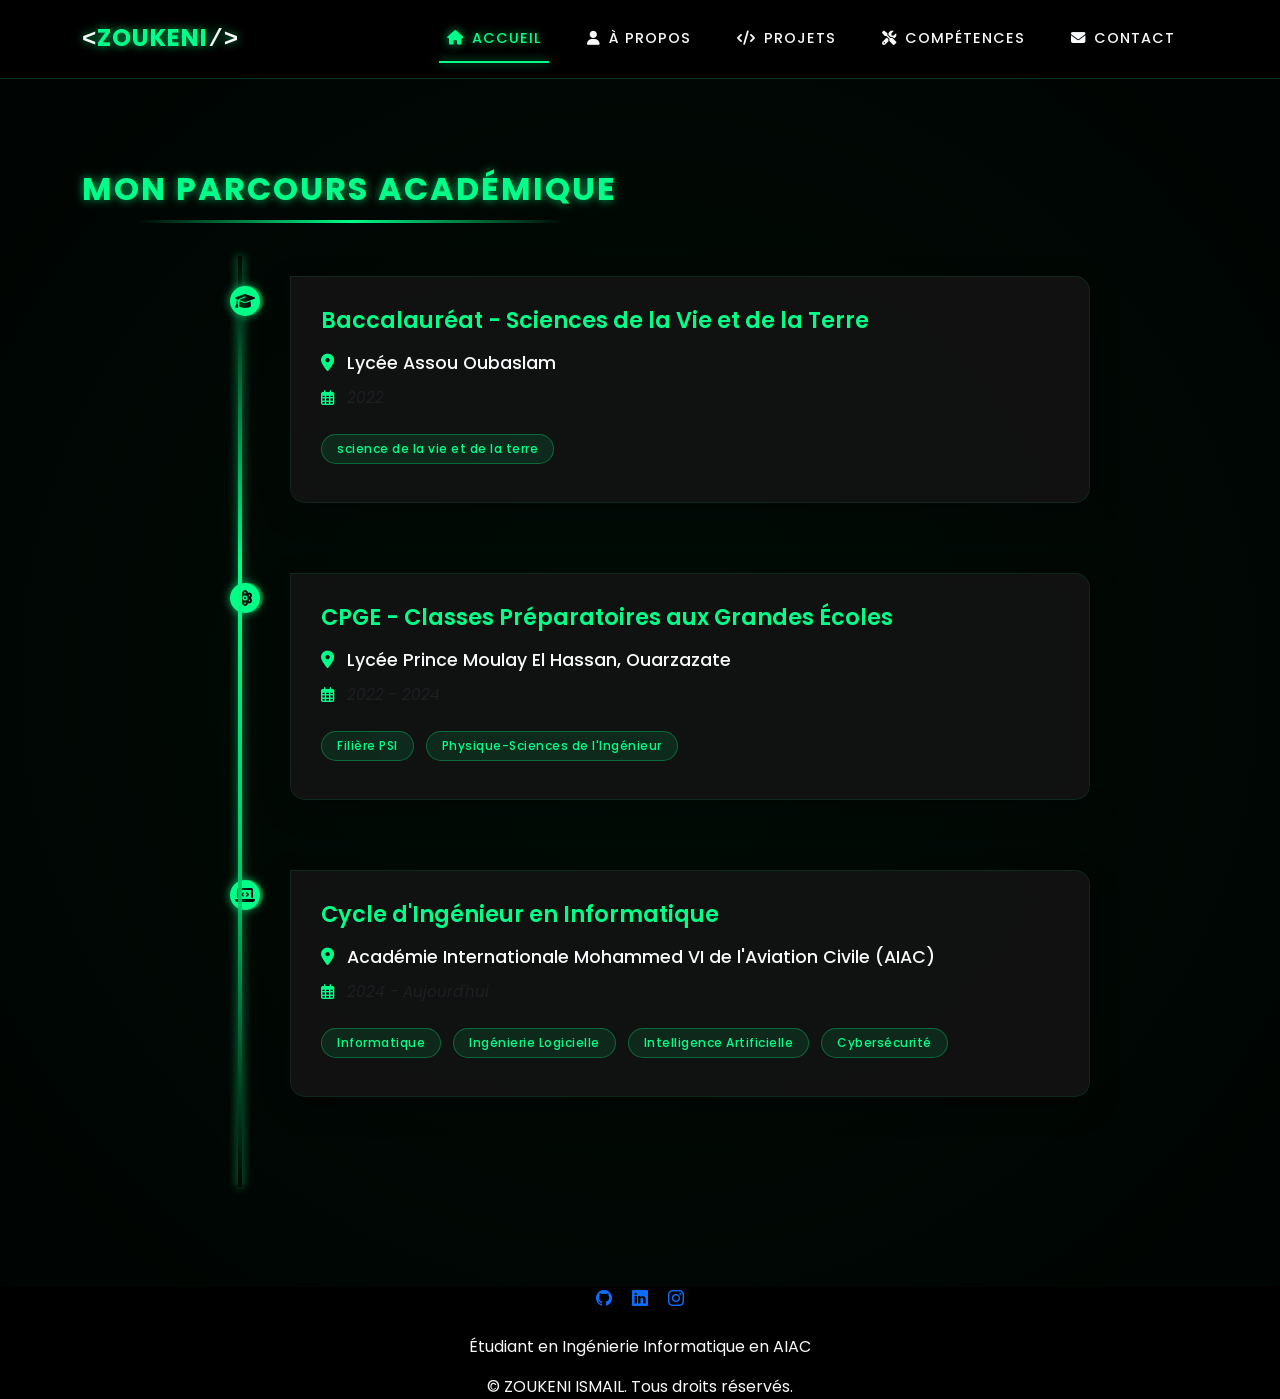
==== apropos.html @ ae20ad3f "premier commit -portofolio" ====
<!DOCTYPE html>
<html lang="fr">
<head>
    <meta charset="UTF-8">
    <meta name="viewport" content="width=device-width, initial-scale=1.0">
    <title>Mon Portfolio Académique</title>
    <!-- Bootstrap CSS -->
    <link href="https://cdn.jsdelivr.net/npm/bootstrap@5.3.3/dist/css/bootstrap.min.css" rel="stylesheet">
    <!-- Bootstrap Icons -->
    <link rel="stylesheet" href="https://cdn.jsdelivr.net/npm/bootstrap-icons@1.11.1/font/bootstrap-icons.css">
    <!-- Animate.css -->
    <link rel="stylesheet" href="https://cdnjs.cloudflare.com/ajax/libs/animate.css/4.1.1/animate.min.css">
    <!-- Font Awesome -->
    <link rel="stylesheet" href="https://cdnjs.cloudflare.com/ajax/libs/font-awesome/6.4.0/css/all.min.css">
    <!-- Google Fonts -->
    <link href="https://fonts.googleapis.com/css2?family=Poppins:wght@300;400;500;600;700&display=swap" rel="stylesheet">
    <style>
        :root {
            --primary-green: #00ff88;
            --secondary-green: #00cc6a;
            --dark-green: #006341;
            --black: #000000;
            --dark-gray: #121212;
            --light-gray: #f8f9fa;
            --neon-glow: 0 0 10px rgba(0, 255, 136, 0.7);
        }
        
        /* Style de navigation mis à jour */
        .navbar {
            background-color: rgba(0, 0, 0, 0.8);
            backdrop-filter: blur(10px);
            padding: 15px 0;
            transition: all 0.3s ease;
            border-bottom: 1px solid rgba(0, 255, 136, 0.2);
        }
        
        .navbar.scrolled {
            padding: 10px 0;
            background-color: rgba(0, 0, 0, 0.9);
            box-shadow: 0 5px 20px rgba(0, 0, 0, 0.3), var(--neon-glow);
        }
        
        .navbar-brand {
            font-weight: 700;
            color: var(--primary-green) !important;
            font-size: 1.5rem;
            letter-spacing: 1px;
            font-family: 'Poppins', sans-serif;
            text-shadow: var(--neon-glow);
            transition: all 0.3s ease;
        }
        
        .navbar-brand:hover {
            text-shadow: 0 0 15px rgba(0, 255, 136, 0.9);
        }
        
        .mono-font {
            font-family: monospace;
            color: var(--light-gray);
        }
        
        .nav-link {
            color: var(--light-gray) !important;
            margin: 0 15px;
            font-weight: 500;
            position: relative;
            transition: all 0.3s ease;
            text-transform: uppercase;
            letter-spacing: 1px;
            font-size: 0.9rem;
        }
        
        .nav-link:hover, .nav-link.active {
            color: var(--primary-green) !important;
            text-shadow: var(--neon-glow);
        }
        
        .nav-link::after {
            content: '';
            position: absolute;
            width: 0;
            height: 2px;
            bottom: -5px;
            left: 0;
            background-color: var(--primary-green);
            transition: width 0.3s ease;
            box-shadow: var(--neon-glow);
        }
        
        .nav-link:hover::after, .nav-link.active::after {
            width: 100%;
        }
        
        .navbar-toggler {
            border-color: rgba(0, 255, 136, 0.5);
            transition: all 0.3s ease;
        }
        
        .navbar-toggler:hover {
            border-color: var(--primary-green);
            box-shadow: var(--neon-glow);
        }
        
        .navbar-toggler-icon {
            background-image: url("data:image/svg+xml,%3csvg viewBox='0 0 30 30' xmlns='http://www.w3.org/2000/svg'%3e%3cpath stroke='rgba(0, 255, 136, 0.8)' stroke-width='2' stroke-linecap='round' stroke-miterlimit='10' d='M4 7h22M4 15h22M4 23h22'/%3e%3c/svg%3e");
            transition: all 0.3s ease;
        }
        
        .navbar-toggler:hover .navbar-toggler-icon {
            background-image: url("data:image/svg+xml,%3csvg viewBox='0 0 30 30' xmlns='http://www.w3.org/2000/svg'%3e%3cpath stroke='rgba(0, 255, 136, 1)' stroke-width='2' stroke-linecap='round' stroke-miterlimit='10' d='M4 7h22M4 15h22M4 23h22'/%3e%3c/svg%3e");
        }
        
        /* Le reste du style existant reste inchangé */
        body {
            background-color: var(--black);
            color: var(--light-gray);
            font-family: 'Poppins', sans-serif;
            overflow-x: hidden;
            padding-top: 70px;
        }
        
        .full-screen {
            min-height: 100vh;
            padding: 100px 0;
            display: flex;
            align-items: center;
            position: relative;
            overflow: hidden;
        }
        
        .full-screen::before {
            content: '';
            position: absolute;
            top: -50%;
            left: -50%;
            width: 200%;
            height: 200%;
            background: radial-gradient(circle, rgba(0,255,136,0.05) 0%, rgba(0,0,0,0) 70%);
            z-index: -1;
            animation: pulse 15s infinite alternate;
        }
        
        @keyframes pulse {
            0% { transform: scale(0.8); opacity: 0.5; }
            100% { transform: scale(1.2); opacity: 0.8; }
        }
        
        h2 {
            font-weight: 700;
            margin-bottom: 70px;
            position: relative;
            display: inline-block;
            text-transform: uppercase;
            letter-spacing: 2px;
            color: var(--primary-green);
            text-shadow: var(--neon-glow);
        }
        
        h2::after {
            content: '';
            position: absolute;
            width: 80%;
            height: 3px;
            bottom: -15px;
            left: 10%;
            background: linear-gradient(90deg, transparent, var(--primary-green), transparent);
            animation: lineGrow 1.5s ease-out forwards;
        }
        
        @keyframes lineGrow {
            from { width: 0; opacity: 0; }
            to { width: 80%; opacity: 1; }
        }
        
        .timeline {
            position: relative;
            max-width: 900px;
            margin: 0 auto;
            padding: 20px 0;
        }
        
        .timeline-line {
            position: absolute;
            left: 50px;
            top: 0;
            bottom: 0;
            width: 4px;
            background: linear-gradient(to bottom, 
                transparent, 
                var(--primary-green), 
                var(--secondary-green), 
                transparent);
            transform: translateX(-50%);
            z-index: 1;
            box-shadow: var(--neon-glow);
            animation: lineGlow 2s infinite alternate;
        }
        
        @keyframes lineGlow {
            0% { opacity: 0.7; }
            100% { opacity: 1; box-shadow: 0 0 20px rgba(0, 255, 136, 0.9); }
        }
        
        .timeline-item {
            position: relative;
            padding-left: 100px;
            margin-bottom: 70px;
            opacity: 0;
            transform: translateY(50px);
            transition: all 0.8s cubic-bezier(0.175, 0.885, 0.32, 1.275);
        }
        
        .timeline-item:nth-child(odd) {
            animation-delay: 0.2s;
        }
        
        .timeline-item:nth-child(even) {
            animation-delay: 0.4s;
        }
        
        .timeline-item.visible {
            opacity: 1;
            transform: translateY(0);
        }
        
        .timeline-dot {
            position: absolute;
            left: 48px;
            top: 15px;
            width: 20px;
            height: 20px;
            border-radius: 50%;
            background-color: var(--primary-green);
            z-index: 2;
            box-shadow: 0 0 0 5px rgba(0, 255, 136, 0.3);
            transition: all 0.5s ease;
            animation: dotPulse 2s infinite;
        }
        
        @keyframes dotPulse {
            0% { box-shadow: 0 0 0 5px rgba(0, 255, 136, 0.3); }
            50% { box-shadow: 0 0 0 10px rgba(0, 255, 136, 0.1); }
            100% { box-shadow: 0 0 0 5px rgba(0, 255, 136, 0.3); }
        }
        
        .timeline-item:hover .timeline-dot {
            transform: scale(1.3);
            box-shadow: 0 0 0 8px rgba(0, 255, 136, 0.5);
            animation: none;
        }
        
        .timeline-content {
            background: rgba(20, 20, 20, 0.8);
            border-left: 3px solid var(--primary-green);
            padding: 30px;
            border-radius: 0 15px 15px 15px;
            box-shadow: 0 10px 30px rgba(0, 0, 0, 0.3);
            transition: all 0.5s ease;
            backdrop-filter: blur(10px);
            border: 1px solid rgba(0, 255, 136, 0.1);
            transform-style: preserve-3d;
            perspective: 1000px;
        }
        
        .timeline-item:hover .timeline-content {
            transform: translateX(15px) rotateY(5deg);
            box-shadow: 0 15px 40px rgba(0, 0, 0, 0.4), var(--neon-glow);
            border-left: 3px solid var(--secondary-green);
            background: rgba(30, 30, 30, 0.9);
        }
        
        .timeline-content h5 {
            color: var(--primary-green);
            font-weight: 600;
            margin-bottom: 15px;
            font-size: 1.4rem;
            position: relative;
            display: inline-block;
        }
        
        .timeline-content h5::after {
            content: '';
            position: absolute;
            width: 0;
            height: 2px;
            bottom: -5px;
            left: 0;
            background-color: var(--primary-green);
            transition: width 0.5s ease;
        }
        
        .timeline-item:hover .timeline-content h5::after {
            width: 100%;
        }
        
        .timeline-content p {
            margin-bottom: 10px;
            font-size: 1.1rem;
            position: relative;
            line-height: 1.6;
        }
        
        .school-name {
            color: var(--light-gray);
            display: inline-block;
            transition: all 0.4s ease;
            transform-origin: left;
            cursor: pointer;
            position: relative;
            font-weight: 500;
        }
        
        .school-name:hover {
            color: var(--primary-green);
            transform: scale(1.05) translateX(10px);
            text-shadow: var(--neon-glow);
        }
        
        .school-name::after {
            content: '';
            position: absolute;
            width: 0;
            height: 2px;
            bottom: -2px;
            left: 0;
            background-color: var(--primary-green);
            transition: width 0.4s ease;
        }
        
        .school-name:hover::after {
            width: 100%;
        }
        
        .timeline-content small {
            display: block;
            color: #aaa;
            font-size: 0.95rem;
            margin-bottom: 15px;
            font-style: italic;
        }
        
        .icon-container {
            position: absolute;
            left: 40px;
            top: 10px;
            width: 30px;
            height: 30px;
            display: flex;
            align-items: center;
            justify-content: center;
            color: var(--black);
            background: var(--primary-green);
            border-radius: 50%;
            z-index: 3;
            box-shadow: 0 0 10px rgba(0, 255, 136, 0.7);
            transition: all 0.5s ease;
        }
        
        .timeline-item:hover .icon-container {
            transform: rotate(15deg) scale(1.2);
            background: var(--light-gray);
            color: var(--primary-green);
            box-shadow: 0 0 15px rgba(0, 255, 136, 0.9);
        }
        
        .badge {
            transition: all 0.4s ease;
            font-weight: 500;
            letter-spacing: 0.5px;
            margin-right: 8px;
            margin-bottom: 8px;
            border-radius: 20px;
            padding: 8px 15px;
            background-color: rgba(0, 255, 136, 0.1);
            border: 1px solid rgba(0, 255, 136, 0.3);
            color: var(--primary-green);
        }
        
        .badge:hover {
            transform: translateY(-5px) scale(1.05);
            box-shadow: 0 5px 15px rgba(0, 255, 136, 0.3);
            background-color: rgba(0, 255, 136, 0.2);
            border-color: var(--primary-green);
        }
        
        /* Floating particles background */
        .particles {
            position: absolute;
            top: 0;
            left: 0;
            width: 100%;
            height: 100%;
            z-index: -1;
            overflow: hidden;
        }
        
        .particle {
            position: absolute;
            background-color: rgba(0, 255, 136, 0.5);
            border-radius: 50%;
            animation: float linear infinite;
        }
        
        @keyframes float {
            0% { transform: translateY(0) translateX(0); opacity: 0; }
            50% { opacity: 1; }
            100% { transform: translateY(-100vh) translateX(100px); opacity: 0; }
        }
        
        /* Responsive adjustments */
        @media (max-width: 768px) {
            .timeline {
                padding-left: 50px;
            }
            
            .timeline-line {
                left: 25px;
            }
            
            .timeline-item {
                padding-left: 50px;
            }
            
            .timeline-dot, .icon-container {
                left: 23px;
            }
            
            .timeline-content {
                padding: 20px;
            }
            
            .navbar {
                padding: 10px 0;
            }
            
            .nav-link {
                margin: 5px 0;
                padding: 10px 15px;
            }
        }
    </style>
</head>
<body>
    <nav class="navbar navbar-expand-lg navbar-dark fixed-top">
        <div class="container">
            <a class="navbar-brand" href="#">
                <span class="mono-font">&lt;</span>ZOUKENI<span class="mono-font">/&gt;</span>
            </a>
            <button class="navbar-toggler" type="button" data-bs-toggle="collapse" data-bs-target="#navbarContent" aria-controls="navbarContent" aria-expanded="false" aria-label="Toggle navigation">
                <span class="navbar-toggler-icon"></span>
            </button>

            <div class="collapse navbar-collapse" id="navbarContent">
                <ul class="navbar-nav ms-auto">
                    <li class="nav-item">
                        <a class="nav-link active" href="index.html"><i class="fas fa-home me-2"></i>Accueil</a>
                    </li>
                    <li class="nav-item">
                        <a class="nav-link" href="apropos.html"><i class="fas fa-user me-2"></i>À propos</a>
                    </li>
                    <li class="nav-item">
                        <a class="nav-link" href="projet.html"><i class="fas fa-code me-2"></i>Projets</a>
                    </li>
                    <li class="nav-item">
                        <a class="nav-link" href="competences.html"><i class="fas fa-tools me-2"></i>Compétences</a>
                    </li>
                    <li class="nav-item">
                        <a class="nav-link" href="contact.html"><i class="fas fa-envelope me-2"></i>Contact</a>
                    </li>
                </ul>
            </div>
        </div>
    </nav>
    
    <!-- Floating particles -->
    <div class="particles" id="particles"></div>
    
    <section id="parcours" class="full-screen">
        <div class="container">
            <h2 class="text-center mb-5 animate__animated animate__fadeInDown">Mon Parcours Académique</h2>
            <div class="timeline position-relative">
                <div class="timeline-line animate__animated animate__fadeIn"></div>

                <div class="timeline-item">
                    <div class="icon-container">
                        <i class="fas fa-graduation-cap"></i>
                    </div>
                    <div class="timeline-dot"></div>
                    <div class="timeline-content">
                        <h5>Baccalauréat - Sciences de la Vie et de la Terre</h5>
                        <p><i class="fas fa-map-marker-alt me-2" style="color: var(--primary-green);"></i> <span class="school-name">Lycée Assou Oubaslam</span></p>
                        <small class="text-muted"><i class="far fa-calendar-alt me-2" style="color: var(--primary-green);"></i> 2022</small>
                        <div class="mt-4">
                            
                            <span class="badge">science de la vie et de la terre </span>
                            
                        </div>
                    </div>
                </div>

                <div class="timeline-item">
                    <div class="icon-container">
                        <i class="fas fa-atom"></i>
                    </div>
                    <div class="timeline-dot"></div>
                    <div class="timeline-content">
                        <h5>CPGE - Classes Préparatoires aux Grandes Écoles</h5>
                        <p><i class="fas fa-map-marker-alt me-2" style="color: var(--primary-green);"></i> <span class="school-name">Lycée Prince Moulay El Hassan, Ouarzazate</span></p>
                        <small class="text-muted"><i class="far fa-calendar-alt me-2" style="color: var(--primary-green);"></i> 2022 - 2024</small>
                        <div class="mt-4">
                            <span class="badge">Filière PSI</span>
                            <span class="badge">Physique-Sciences de l'Ingénieur</span>
                        </div>
                    </div>
                </div>

                <div class="timeline-item">
                    <div class="icon-container">
                        <i class="fas fa-laptop-code"></i>
                    </div>
                    <div class="timeline-dot"></div>
                    <div class="timeline-content">
                        <h5>Cycle d'Ingénieur en Informatique</h5>
                        <p><i class="fas fa-map-marker-alt me-2" style="color: var(--primary-green);"></i> <span class="school-name">Académie Internationale Mohammed VI de l'Aviation Civile (AIAC)</span></p>
                        <small class="text-muted"><i class="far fa-calendar-alt me-2" style="color: var(--primary-green);"></i> 2024 - Aujourd'hui</small>
                        <div class="mt-4">
                            <span class="badge">Informatique</span>
                            <span class="badge">Ingénierie Logicielle</span>
                            <span class="badge">Intelligence Artificielle</span>
                            <span class="badge">Cybersécurité</span>
                        </div>
                    </div>
                </div>
            </div>
        </div>
    </section>
   <footer>
  <div class="container text-center">
    <div class="social-icons mb-4">
      <a href="https://github.com/ismailzoukenissas" class="mx-2" title="GitHub"><i class="bi bi-github"></i></a>
      <a href="https://www.linkedin.com/in/ismail-zoukeni-22b82832a/" class="mx-2" title="LinkedIn"><i class="bi bi-linkedin"></i></a>
      
      <a href="https://www.instagram.com/ismailzoukeni/" class="mx-2" title="Instagram"><i class="bi bi-instagram"></i></a>
    </div>
    <div>
      <p class="mb-3">Étudiant en Ingénierie Informatique en AIAC</p>
      <p class="copyright mb-0">
        &copy; <span id="current-year"></span> ZOUKENI ISMAIL. Tous droits réservés.
      </p>
    </div>
  </div>
</footer>

    <!-- Bootstrap JS -->
    <script src="https://cdn.jsdelivr.net/npm/bootstrap@5.3.3/dist/js/bootstrap.bundle.min.js"></script>
    <script>
        // Animation au scroll pour les éléments de la timeline
        document.addEventListener('DOMContentLoaded', function() {
            const timelineItems = document.querySelectorAll('.timeline-item');
            const schoolNames = document.querySelectorAll('.school-name');
            
            const observer = new IntersectionObserver((entries) => {
                entries.forEach(entry => {
                    if (entry.isIntersecting) {
                        entry.target.classList.add('visible');
                    }
                });
            }, {
                threshold: 0.1
            });
            
            timelineItems.forEach(item => {
                observer.observe(item);
            });
            
            // Effet de survol amélioré pour les noms d'écoles
            schoolNames.forEach(name => {
                name.addEventListener('mouseenter', function() {
                    this.style.color = 'var(--primary-green)';
                    this.style.transform = 'scale(1.05) translateX(10px)';
                    this.style.textShadow = '0 0 10px rgba(0, 255, 136, 0.7)';
                });
                
                name.addEventListener('mouseleave', function() {
                    this.style.color = 'var(--light-gray)';
                    this.style.transform = 'scale(1) translateX(0)';
                    this.style.textShadow = 'none';
                });
            });
            
            // Create floating particles
            const particlesContainer = document.getElementById('particles');
            const particleCount = 30;
            
            for (let i = 0; i < particleCount; i++) {
                const particle = document.createElement('div');
                particle.classList.add('particle');
                
                // Random size between 2px and 6px
                const size = Math.random() * 4 + 2;
                particle.style.width = `${size}px`;
                particle.style.height = `${size}px`;
                
                // Random position
                particle.style.left = `${Math.random() * 100}%`;
                particle.style.top = `${Math.random() * 100 + 100}%`;
                
                // Random animation duration between 10s and 30s
                const duration = Math.random() * 20 + 10;
                particle.style.animationDuration = `${duration}s`;
                
                // Random delay
                particle.style.animationDelay = `${Math.random() * 5}s`;
                
                particlesContainer.appendChild(particle);
            }

            // Navbar scroll effect
            window.addEventListener('scroll', function() {
                const navbar = document.querySelector('.navbar');
                if (window.scrollY > 50) {
                    navbar.classList.add('scrolled');
                } else {
                    navbar.classList.remove('scrolled');
                }
            });
        });
    </script>
</body>
</html>
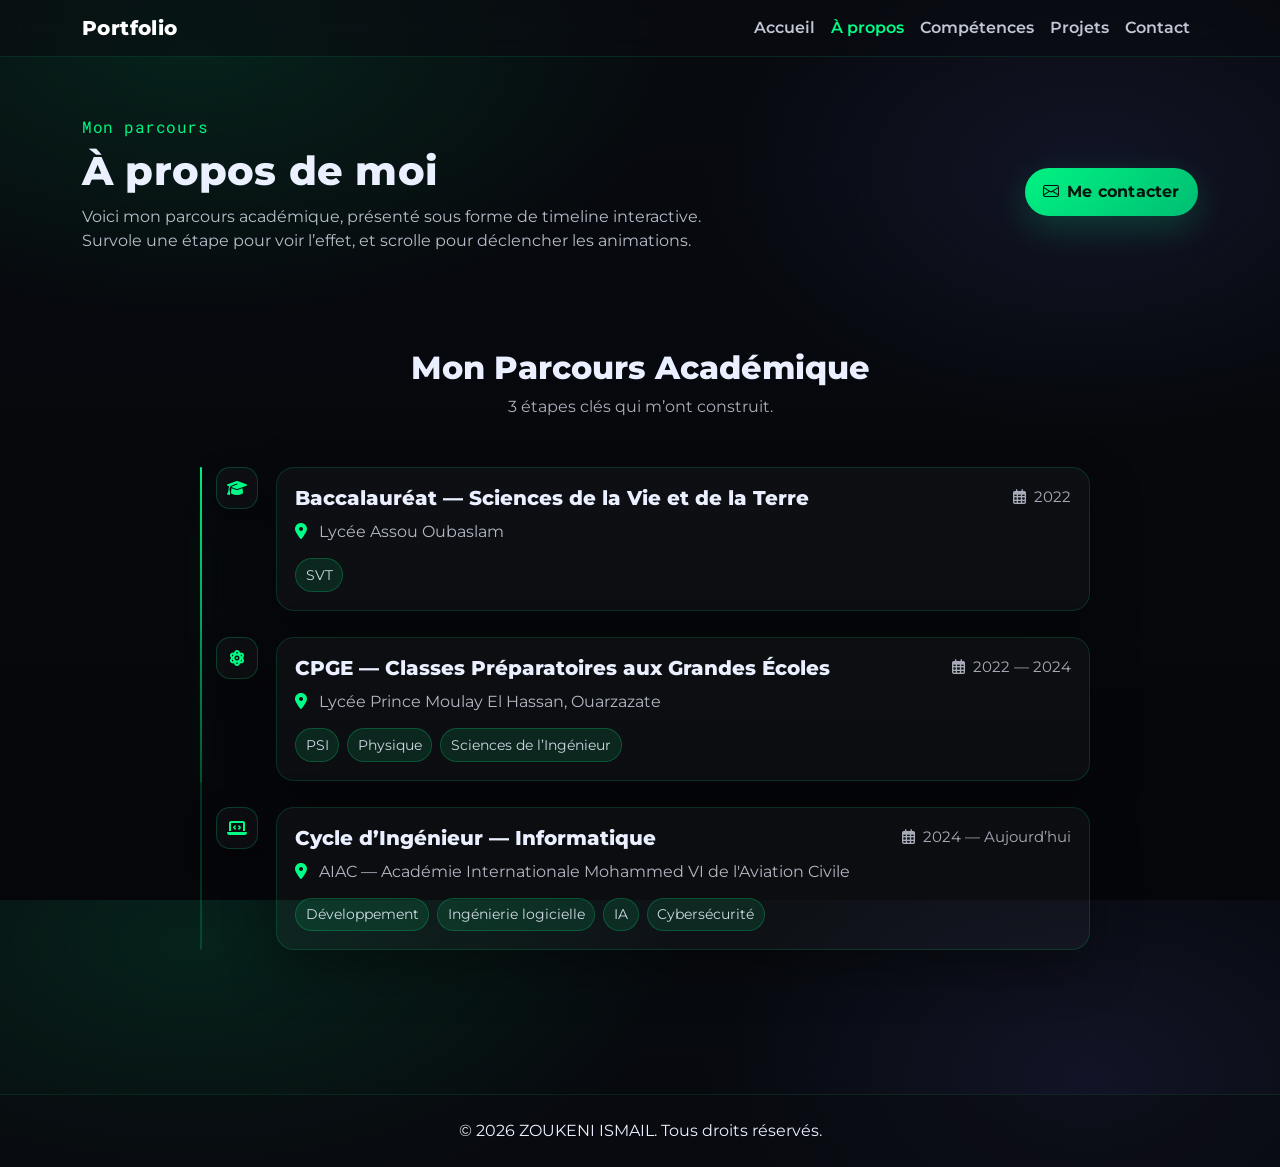
==== commit b19f7b89: "portfolio ready to deploy" ====
--- a/apropos.html
+++ b/apropos.html
@@ -1,630 +1,176 @@
-<!DOCTYPE html>
-<html lang="fr">
-<head>
-    <meta charset="UTF-8">
-    <meta name="viewport" content="width=device-width, initial-scale=1.0">
-    <title>Mon Portfolio Académique</title>
-    <!-- Bootstrap CSS -->
-    <link href="https://cdn.jsdelivr.net/npm/bootstrap@5.3.3/dist/css/bootstrap.min.css" rel="stylesheet">
-    <!-- Bootstrap Icons -->
-    <link rel="stylesheet" href="https://cdn.jsdelivr.net/npm/bootstrap-icons@1.11.1/font/bootstrap-icons.css">
-    <!-- Animate.css -->
-    <link rel="stylesheet" href="https://cdnjs.cloudflare.com/ajax/libs/animate.css/4.1.1/animate.min.css">
-    <!-- Font Awesome -->
-    <link rel="stylesheet" href="https://cdnjs.cloudflare.com/ajax/libs/font-awesome/6.4.0/css/all.min.css">
-    <!-- Google Fonts -->
-    <link href="https://fonts.googleapis.com/css2?family=Poppins:wght@300;400;500;600;700&display=swap" rel="stylesheet">
-    <style>
-        :root {
-            --primary-green: #00ff88;
-            --secondary-green: #00cc6a;
-            --dark-green: #006341;
-            --black: #000000;
-            --dark-gray: #121212;
-            --light-gray: #f8f9fa;
-            --neon-glow: 0 0 10px rgba(0, 255, 136, 0.7);
-        }
-        
-        /* Style de navigation mis à jour */
-        .navbar {
-            background-color: rgba(0, 0, 0, 0.8);
-            backdrop-filter: blur(10px);
-            padding: 15px 0;
-            transition: all 0.3s ease;
-            border-bottom: 1px solid rgba(0, 255, 136, 0.2);
-        }
-        
-        .navbar.scrolled {
-            padding: 10px 0;
-            background-color: rgba(0, 0, 0, 0.9);
-            box-shadow: 0 5px 20px rgba(0, 0, 0, 0.3), var(--neon-glow);
-        }
-        
-        .navbar-brand {
-            font-weight: 700;
-            color: var(--primary-green) !important;
-            font-size: 1.5rem;
-            letter-spacing: 1px;
-            font-family: 'Poppins', sans-serif;
-            text-shadow: var(--neon-glow);
-            transition: all 0.3s ease;
-        }
-        
-        .navbar-brand:hover {
-            text-shadow: 0 0 15px rgba(0, 255, 136, 0.9);
-        }
-        
-        .mono-font {
-            font-family: monospace;
-            color: var(--light-gray);
-        }
-        
-        .nav-link {
-            color: var(--light-gray) !important;
-            margin: 0 15px;
-            font-weight: 500;
-            position: relative;
-            transition: all 0.3s ease;
-            text-transform: uppercase;
-            letter-spacing: 1px;
-            font-size: 0.9rem;
-        }
-        
-        .nav-link:hover, .nav-link.active {
-            color: var(--primary-green) !important;
-            text-shadow: var(--neon-glow);
-        }
-        
-        .nav-link::after {
-            content: '';
-            position: absolute;
-            width: 0;
-            height: 2px;
-            bottom: -5px;
-            left: 0;
-            background-color: var(--primary-green);
-            transition: width 0.3s ease;
-            box-shadow: var(--neon-glow);
-        }
-        
-        .nav-link:hover::after, .nav-link.active::after {
-            width: 100%;
-        }
-        
-        .navbar-toggler {
-            border-color: rgba(0, 255, 136, 0.5);
-            transition: all 0.3s ease;
-        }
-        
-        .navbar-toggler:hover {
-            border-color: var(--primary-green);
-            box-shadow: var(--neon-glow);
-        }
-        
-        .navbar-toggler-icon {
-            background-image: url("data:image/svg+xml,%3csvg viewBox='0 0 30 30' xmlns='http://www.w3.org/2000/svg'%3e%3cpath stroke='rgba(0, 255, 136, 0.8)' stroke-width='2' stroke-linecap='round' stroke-miterlimit='10' d='M4 7h22M4 15h22M4 23h22'/%3e%3c/svg%3e");
-            transition: all 0.3s ease;
-        }
-        
-        .navbar-toggler:hover .navbar-toggler-icon {
-            background-image: url("data:image/svg+xml,%3csvg viewBox='0 0 30 30' xmlns='http://www.w3.org/2000/svg'%3e%3cpath stroke='rgba(0, 255, 136, 1)' stroke-width='2' stroke-linecap='round' stroke-miterlimit='10' d='M4 7h22M4 15h22M4 23h22'/%3e%3c/svg%3e");
-        }
-        
-        /* Le reste du style existant reste inchangé */
-        body {
-            background-color: var(--black);
-            color: var(--light-gray);
-            font-family: 'Poppins', sans-serif;
-            overflow-x: hidden;
-            padding-top: 70px;
-        }
-        
-        .full-screen {
-            min-height: 100vh;
-            padding: 100px 0;
-            display: flex;
-            align-items: center;
-            position: relative;
-            overflow: hidden;
-        }
-        
-        .full-screen::before {
-            content: '';
-            position: absolute;
-            top: -50%;
-            left: -50%;
-            width: 200%;
-            height: 200%;
-            background: radial-gradient(circle, rgba(0,255,136,0.05) 0%, rgba(0,0,0,0) 70%);
-            z-index: -1;
-            animation: pulse 15s infinite alternate;
-        }
-        
-        @keyframes pulse {
-            0% { transform: scale(0.8); opacity: 0.5; }
-            100% { transform: scale(1.2); opacity: 0.8; }
-        }
-        
-        h2 {
-            font-weight: 700;
-            margin-bottom: 70px;
-            position: relative;
-            display: inline-block;
-            text-transform: uppercase;
-            letter-spacing: 2px;
-            color: var(--primary-green);
-            text-shadow: var(--neon-glow);
-        }
-        
-        h2::after {
-            content: '';
-            position: absolute;
-            width: 80%;
-            height: 3px;
-            bottom: -15px;
-            left: 10%;
-            background: linear-gradient(90deg, transparent, var(--primary-green), transparent);
-            animation: lineGrow 1.5s ease-out forwards;
-        }
-        
-        @keyframes lineGrow {
-            from { width: 0; opacity: 0; }
-            to { width: 80%; opacity: 1; }
-        }
-        
-        .timeline {
-            position: relative;
-            max-width: 900px;
-            margin: 0 auto;
-            padding: 20px 0;
-        }
-        
-        .timeline-line {
-            position: absolute;
-            left: 50px;
-            top: 0;
-            bottom: 0;
-            width: 4px;
-            background: linear-gradient(to bottom, 
-                transparent, 
-                var(--primary-green), 
-                var(--secondary-green), 
-                transparent);
-            transform: translateX(-50%);
-            z-index: 1;
-            box-shadow: var(--neon-glow);
-            animation: lineGlow 2s infinite alternate;
-        }
-        
-        @keyframes lineGlow {
-            0% { opacity: 0.7; }
-            100% { opacity: 1; box-shadow: 0 0 20px rgba(0, 255, 136, 0.9); }
-        }
-        
-        .timeline-item {
-            position: relative;
-            padding-left: 100px;
-            margin-bottom: 70px;
-            opacity: 0;
-            transform: translateY(50px);
-            transition: all 0.8s cubic-bezier(0.175, 0.885, 0.32, 1.275);
-        }
-        
-        .timeline-item:nth-child(odd) {
-            animation-delay: 0.2s;
-        }
-        
-        .timeline-item:nth-child(even) {
-            animation-delay: 0.4s;
-        }
-        
-        .timeline-item.visible {
-            opacity: 1;
-            transform: translateY(0);
-        }
-        
-        .timeline-dot {
-            position: absolute;
-            left: 48px;
-            top: 15px;
-            width: 20px;
-            height: 20px;
-            border-radius: 50%;
-            background-color: var(--primary-green);
-            z-index: 2;
-            box-shadow: 0 0 0 5px rgba(0, 255, 136, 0.3);
-            transition: all 0.5s ease;
-            animation: dotPulse 2s infinite;
-        }
-        
-        @keyframes dotPulse {
-            0% { box-shadow: 0 0 0 5px rgba(0, 255, 136, 0.3); }
-            50% { box-shadow: 0 0 0 10px rgba(0, 255, 136, 0.1); }
-            100% { box-shadow: 0 0 0 5px rgba(0, 255, 136, 0.3); }
-        }
-        
-        .timeline-item:hover .timeline-dot {
-            transform: scale(1.3);
-            box-shadow: 0 0 0 8px rgba(0, 255, 136, 0.5);
-            animation: none;
-        }
-        
-        .timeline-content {
-            background: rgba(20, 20, 20, 0.8);
-            border-left: 3px solid var(--primary-green);
-            padding: 30px;
-            border-radius: 0 15px 15px 15px;
-            box-shadow: 0 10px 30px rgba(0, 0, 0, 0.3);
-            transition: all 0.5s ease;
-            backdrop-filter: blur(10px);
-            border: 1px solid rgba(0, 255, 136, 0.1);
-            transform-style: preserve-3d;
-            perspective: 1000px;
-        }
-        
-        .timeline-item:hover .timeline-content {
-            transform: translateX(15px) rotateY(5deg);
-            box-shadow: 0 15px 40px rgba(0, 0, 0, 0.4), var(--neon-glow);
-            border-left: 3px solid var(--secondary-green);
-            background: rgba(30, 30, 30, 0.9);
-        }
-        
-        .timeline-content h5 {
-            color: var(--primary-green);
-            font-weight: 600;
-            margin-bottom: 15px;
-            font-size: 1.4rem;
-            position: relative;
-            display: inline-block;
-        }
-        
-        .timeline-content h5::after {
-            content: '';
-            position: absolute;
-            width: 0;
-            height: 2px;
-            bottom: -5px;
-            left: 0;
-            background-color: var(--primary-green);
-            transition: width 0.5s ease;
-        }
-        
-        .timeline-item:hover .timeline-content h5::after {
-            width: 100%;
-        }
-        
-        .timeline-content p {
-            margin-bottom: 10px;
-            font-size: 1.1rem;
-            position: relative;
-            line-height: 1.6;
-        }
-        
-        .school-name {
-            color: var(--light-gray);
-            display: inline-block;
-            transition: all 0.4s ease;
-            transform-origin: left;
-            cursor: pointer;
-            position: relative;
-            font-weight: 500;
-        }
-        
-        .school-name:hover {
-            color: var(--primary-green);
-            transform: scale(1.05) translateX(10px);
-            text-shadow: var(--neon-glow);
-        }
-        
-        .school-name::after {
-            content: '';
-            position: absolute;
-            width: 0;
-            height: 2px;
-            bottom: -2px;
-            left: 0;
-            background-color: var(--primary-green);
-            transition: width 0.4s ease;
-        }
-        
-        .school-name:hover::after {
-            width: 100%;
-        }
-        
-        .timeline-content small {
-            display: block;
-            color: #aaa;
-            font-size: 0.95rem;
-            margin-bottom: 15px;
-            font-style: italic;
-        }
-        
-        .icon-container {
-            position: absolute;
-            left: 40px;
-            top: 10px;
-            width: 30px;
-            height: 30px;
-            display: flex;
-            align-items: center;
-            justify-content: center;
-            color: var(--black);
-            background: var(--primary-green);
-            border-radius: 50%;
-            z-index: 3;
-            box-shadow: 0 0 10px rgba(0, 255, 136, 0.7);
-            transition: all 0.5s ease;
-        }
-        
-        .timeline-item:hover .icon-container {
-            transform: rotate(15deg) scale(1.2);
-            background: var(--light-gray);
-            color: var(--primary-green);
-            box-shadow: 0 0 15px rgba(0, 255, 136, 0.9);
-        }
-        
-        .badge {
-            transition: all 0.4s ease;
-            font-weight: 500;
-            letter-spacing: 0.5px;
-            margin-right: 8px;
-            margin-bottom: 8px;
-            border-radius: 20px;
-            padding: 8px 15px;
-            background-color: rgba(0, 255, 136, 0.1);
-            border: 1px solid rgba(0, 255, 136, 0.3);
-            color: var(--primary-green);
-        }
-        
-        .badge:hover {
-            transform: translateY(-5px) scale(1.05);
-            box-shadow: 0 5px 15px rgba(0, 255, 136, 0.3);
-            background-color: rgba(0, 255, 136, 0.2);
-            border-color: var(--primary-green);
-        }
-        
-        /* Floating particles background */
-        .particles {
-            position: absolute;
-            top: 0;
-            left: 0;
-            width: 100%;
-            height: 100%;
-            z-index: -1;
-            overflow: hidden;
-        }
-        
-        .particle {
-            position: absolute;
-            background-color: rgba(0, 255, 136, 0.5);
-            border-radius: 50%;
-            animation: float linear infinite;
-        }
-        
-        @keyframes float {
-            0% { transform: translateY(0) translateX(0); opacity: 0; }
-            50% { opacity: 1; }
-            100% { transform: translateY(-100vh) translateX(100px); opacity: 0; }
-        }
-        
-        /* Responsive adjustments */
-        @media (max-width: 768px) {
-            .timeline {
-                padding-left: 50px;
-            }
-            
-            .timeline-line {
-                left: 25px;
-            }
-            
-            .timeline-item {
-                padding-left: 50px;
-            }
-            
-            .timeline-dot, .icon-container {
-                left: 23px;
-            }
-            
-            .timeline-content {
-                padding: 20px;
-            }
-            
-            .navbar {
-                padding: 10px 0;
-            }
-            
-            .nav-link {
-                margin: 5px 0;
-                padding: 10px 15px;
-            }
-        }
-    </style>
-</head>
-<body>
-    <nav class="navbar navbar-expand-lg navbar-dark fixed-top">
-        <div class="container">
-            <a class="navbar-brand" href="#">
-                <span class="mono-font">&lt;</span>ZOUKENI<span class="mono-font">/&gt;</span>
-            </a>
-            <button class="navbar-toggler" type="button" data-bs-toggle="collapse" data-bs-target="#navbarContent" aria-controls="navbarContent" aria-expanded="false" aria-label="Toggle navigation">
-                <span class="navbar-toggler-icon"></span>
-            </button>
-
-            <div class="collapse navbar-collapse" id="navbarContent">
-                <ul class="navbar-nav ms-auto">
-                    <li class="nav-item">
-                        <a class="nav-link active" href="index.html"><i class="fas fa-home me-2"></i>Accueil</a>
-                    </li>
-                    <li class="nav-item">
-                        <a class="nav-link" href="apropos.html"><i class="fas fa-user me-2"></i>À propos</a>
-                    </li>
-                    <li class="nav-item">
-                        <a class="nav-link" href="projet.html"><i class="fas fa-code me-2"></i>Projets</a>
-                    </li>
-                    <li class="nav-item">
-                        <a class="nav-link" href="competences.html"><i class="fas fa-tools me-2"></i>Compétences</a>
-                    </li>
-                    <li class="nav-item">
-                        <a class="nav-link" href="contact.html"><i class="fas fa-envelope me-2"></i>Contact</a>
-                    </li>
-                </ul>
-            </div>
-        </div>
-    </nav>
-    
-    <!-- Floating particles -->
-    <div class="particles" id="particles"></div>
-    
-    <section id="parcours" class="full-screen">
-        <div class="container">
-            <h2 class="text-center mb-5 animate__animated animate__fadeInDown">Mon Parcours Académique</h2>
-            <div class="timeline position-relative">
-                <div class="timeline-line animate__animated animate__fadeIn"></div>
-
-                <div class="timeline-item">
-                    <div class="icon-container">
-                        <i class="fas fa-graduation-cap"></i>
-                    </div>
-                    <div class="timeline-dot"></div>
-                    <div class="timeline-content">
-                        <h5>Baccalauréat - Sciences de la Vie et de la Terre</h5>
-                        <p><i class="fas fa-map-marker-alt me-2" style="color: var(--primary-green);"></i> <span class="school-name">Lycée Assou Oubaslam</span></p>
-                        <small class="text-muted"><i class="far fa-calendar-alt me-2" style="color: var(--primary-green);"></i> 2022</small>
-                        <div class="mt-4">
-                            
-                            <span class="badge">science de la vie et de la terre </span>
-                            
-                        </div>
-                    </div>
-                </div>
-
-                <div class="timeline-item">
-                    <div class="icon-container">
-                        <i class="fas fa-atom"></i>
-                    </div>
-                    <div class="timeline-dot"></div>
-                    <div class="timeline-content">
-                        <h5>CPGE - Classes Préparatoires aux Grandes Écoles</h5>
-                        <p><i class="fas fa-map-marker-alt me-2" style="color: var(--primary-green);"></i> <span class="school-name">Lycée Prince Moulay El Hassan, Ouarzazate</span></p>
-                        <small class="text-muted"><i class="far fa-calendar-alt me-2" style="color: var(--primary-green);"></i> 2022 - 2024</small>
-                        <div class="mt-4">
-                            <span class="badge">Filière PSI</span>
-                            <span class="badge">Physique-Sciences de l'Ingénieur</span>
-                        </div>
-                    </div>
-                </div>
-
-                <div class="timeline-item">
-                    <div class="icon-container">
-                        <i class="fas fa-laptop-code"></i>
-                    </div>
-                    <div class="timeline-dot"></div>
-                    <div class="timeline-content">
-                        <h5>Cycle d'Ingénieur en Informatique</h5>
-                        <p><i class="fas fa-map-marker-alt me-2" style="color: var(--primary-green);"></i> <span class="school-name">Académie Internationale Mohammed VI de l'Aviation Civile (AIAC)</span></p>
-                        <small class="text-muted"><i class="far fa-calendar-alt me-2" style="color: var(--primary-green);"></i> 2024 - Aujourd'hui</small>
-                        <div class="mt-4">
-                            <span class="badge">Informatique</span>
-                            <span class="badge">Ingénierie Logicielle</span>
-                            <span class="badge">Intelligence Artificielle</span>
-                            <span class="badge">Cybersécurité</span>
-                        </div>
-                    </div>
-                </div>
-            </div>
-        </div>
-    </section>
-   <footer>
-  <div class="container text-center">
-    <div class="social-icons mb-4">
-      <a href="https://github.com/ismailzoukenissas" class="mx-2" title="GitHub"><i class="bi bi-github"></i></a>
-      <a href="https://www.linkedin.com/in/ismail-zoukeni-22b82832a/" class="mx-2" title="LinkedIn"><i class="bi bi-linkedin"></i></a>
-      
-      <a href="https://www.instagram.com/ismailzoukeni/" class="mx-2" title="Instagram"><i class="bi bi-instagram"></i></a>
-    </div>
-    <div>
-      <p class="mb-3">Étudiant en Ingénierie Informatique en AIAC</p>
-      <p class="copyright mb-0">
-        &copy; <span id="current-year"></span> ZOUKENI ISMAIL. Tous droits réservés.
-      </p>
-    </div>
-  </div>
-</footer>
-
-    <!-- Bootstrap JS -->
-    <script src="https://cdn.jsdelivr.net/npm/bootstrap@5.3.3/dist/js/bootstrap.bundle.min.js"></script>
-    <script>
-        // Animation au scroll pour les éléments de la timeline
-        document.addEventListener('DOMContentLoaded', function() {
-            const timelineItems = document.querySelectorAll('.timeline-item');
-            const schoolNames = document.querySelectorAll('.school-name');
-            
-            const observer = new IntersectionObserver((entries) => {
-                entries.forEach(entry => {
-                    if (entry.isIntersecting) {
-                        entry.target.classList.add('visible');
-                    }
-                });
-            }, {
-                threshold: 0.1
-            });
-            
-            timelineItems.forEach(item => {
-                observer.observe(item);
-            });
-            
-            // Effet de survol amélioré pour les noms d'écoles
-            schoolNames.forEach(name => {
-                name.addEventListener('mouseenter', function() {
-                    this.style.color = 'var(--primary-green)';
-                    this.style.transform = 'scale(1.05) translateX(10px)';
-                    this.style.textShadow = '0 0 10px rgba(0, 255, 136, 0.7)';
-                });
-                
-                name.addEventListener('mouseleave', function() {
-                    this.style.color = 'var(--light-gray)';
-                    this.style.transform = 'scale(1) translateX(0)';
-                    this.style.textShadow = 'none';
-                });
-            });
-            
-            // Create floating particles
-            const particlesContainer = document.getElementById('particles');
-            const particleCount = 30;
-            
-            for (let i = 0; i < particleCount; i++) {
-                const particle = document.createElement('div');
-                particle.classList.add('particle');
-                
-                // Random size between 2px and 6px
-                const size = Math.random() * 4 + 2;
-                particle.style.width = `${size}px`;
-                particle.style.height = `${size}px`;
-                
-                // Random position
-                particle.style.left = `${Math.random() * 100}%`;
-                particle.style.top = `${Math.random() * 100 + 100}%`;
-                
-                // Random animation duration between 10s and 30s
-                const duration = Math.random() * 20 + 10;
-                particle.style.animationDuration = `${duration}s`;
-                
-                // Random delay
-                particle.style.animationDelay = `${Math.random() * 5}s`;
-                
-                particlesContainer.appendChild(particle);
-            }
-
-            // Navbar scroll effect
-            window.addEventListener('scroll', function() {
-                const navbar = document.querySelector('.navbar');
-                if (window.scrollY > 50) {
-                    navbar.classList.add('scrolled');
-                } else {
-                    navbar.classList.remove('scrolled');
-                }
-            });
-        });
-    </script>
-</body>
+<!DOCTYPE html>
+<html lang="fr">
+<head>
+  <meta charset="UTF-8">
+  <meta name="viewport" content="width=device-width, initial-scale=1.0">
+  <title>À propos | Portfolio - ZOUKENI ISMAIL</title>
+
+  <!-- Bootstrap CSS -->
+  <link href="https://cdn.jsdelivr.net/npm/bootstrap@5.3.3/dist/css/bootstrap.min.css" rel="stylesheet">
+
+  <!-- Bootstrap Icons -->
+  <link rel="stylesheet" href="https://cdn.jsdelivr.net/npm/bootstrap-icons@1.11.1/font/bootstrap-icons.css">
+
+  <!-- Font Awesome -->
+  <link rel="stylesheet" href="https://cdnjs.cloudflare.com/ajax/libs/font-awesome/6.4.0/css/all.min.css">
+
+  <!-- Google Fonts -->
+  <link href="https://fonts.googleapis.com/css2?family=Montserrat:wght@400;500;600;700&family=Roboto+Mono:wght@400;500&display=swap" rel="stylesheet">
+
+  <!-- CSS Portfolio -->
+  <link rel="stylesheet" href="assets/css/base.css">
+  <link rel="stylesheet" href="assets/css/components.css">
+  <link rel="stylesheet" href="assets/css/apropos.css">
+</head>
+
+<body>
+
+  <!-- Navbar -->
+  <nav class="navbar navbar-expand-lg navbar-dark fixed-top">
+    <div class="container">
+      <a class="navbar-brand" href="index.html">Portfolio</a>
+      <button class="navbar-toggler" type="button" data-bs-toggle="collapse" data-bs-target="#navbarNav">
+        <span class="navbar-toggler-icon"></span>
+      </button>
+      <div class="collapse navbar-collapse" id="navbarNav">
+        <ul class="navbar-nav ms-auto">
+          <li class="nav-item"><a class="nav-link" href="index.html">Accueil</a></li>
+          <li class="nav-item"><a class="nav-link active" href="apropos.html">À propos</a></li>
+          <li class="nav-item"><a class="nav-link" href="competences.html">Compétences</a></li>
+          <li class="nav-item"><a class="nav-link" href="projet.html">Projets</a></li>
+          <li class="nav-item"><a class="nav-link" href="contact.html">Contact</a></li>
+        </ul>
+      </div>
+    </div>
+  </nav>
+
+  <!-- Background particles -->
+  <div id="particles"></div>
+
+  <!-- Header -->
+  <header class="about-hero">
+    <div class="container content-layer">
+      <div class="row align-items-center">
+        <div class="col-lg-8">
+          <p class="kicker mono-font text-neon mb-2">Mon parcours</p>
+          <h1 class="title">À propos de moi</h1>
+          <p class="lead-text">
+            Voici mon parcours académique, présenté sous forme de timeline interactive.
+            Survole une étape pour voir l’effet, et scrolle pour déclencher les animations.
+          </p>
+        </div>
+        <div class="col-lg-4 text-lg-end mt-3 mt-lg-0">
+          <a class="btn btn-primary-custom btn-custom" href="contact.html">
+            <i class="bi bi-envelope me-2"></i>Me contacter
+          </a>
+        </div>
+      </div>
+    </div>
+  </header>
+
+  <!-- Timeline -->
+  <section id="parcours" class="timeline-section">
+    <div class="container content-layer">
+
+      <div class="section-head text-center mb-5">
+        <h2 class="section-title">Mon Parcours Académique</h2>
+        <p class="section-subtitle">3 étapes clés qui m’ont construit.</p>
+      </div>
+
+      <!-- Progress line (interactive) -->
+      <div class="timeline-wrap">
+        <div class="timeline-progress" id="timeline-progress"></div>
+
+        <!-- Item 1 -->
+        <article class="timeline-item reveal">
+          <div class="timeline-icon">
+            <i class="fas fa-graduation-cap"></i>
+          </div>
+
+          <div class="timeline-card">
+            <div class="timeline-top">
+              <h5>Baccalauréat — Sciences de la Vie et de la Terre</h5>
+              <span class="timeline-date"><i class="far fa-calendar-alt me-2"></i>2022</span>
+            </div>
+
+            <p class="timeline-place">
+              <i class="fas fa-map-marker-alt me-2"></i>
+              Lycée Assou Oubaslam
+            </p>
+
+            <div class="tags">
+              <span class="tag">SVT</span>
+            </div>
+          </div>
+        </article>
+
+        <!-- Item 2 -->
+        <article class="timeline-item reveal">
+          <div class="timeline-icon">
+            <i class="fas fa-atom"></i>
+          </div>
+
+          <div class="timeline-card">
+            <div class="timeline-top">
+              <h5>CPGE — Classes Préparatoires aux Grandes Écoles</h5>
+              <span class="timeline-date"><i class="far fa-calendar-alt me-2"></i>2022 — 2024</span>
+            </div>
+
+            <p class="timeline-place">
+              <i class="fas fa-map-marker-alt me-2"></i>
+              Lycée Prince Moulay El Hassan, Ouarzazate
+            </p>
+
+            <div class="tags">
+              <span class="tag">PSI</span>
+              <span class="tag">Physique</span>
+              <span class="tag">Sciences de l’Ingénieur</span>
+            </div>
+          </div>
+        </article>
+
+        <!-- Item 3 -->
+        <article class="timeline-item reveal">
+          <div class="timeline-icon">
+            <i class="fas fa-laptop-code"></i>
+          </div>
+
+          <div class="timeline-card">
+            <div class="timeline-top">
+              <h5>Cycle d’Ingénieur — Informatique</h5>
+              <span class="timeline-date"><i class="far fa-calendar-alt me-2"></i>2024 — Aujourd’hui</span>
+            </div>
+
+            <p class="timeline-place">
+              <i class="fas fa-map-marker-alt me-2"></i>
+              AIAC — Académie Internationale Mohammed VI de l'Aviation Civile
+            </p>
+
+            <div class="tags">
+              <span class="tag">Développement</span>
+              <span class="tag">Ingénierie logicielle</span>
+              <span class="tag">IA</span>
+              <span class="tag">Cybersécurité</span>
+            </div>
+          </div>
+        </article>
+
+      </div>
+    </div>
+  </section>
+
+  <footer class="py-4 mt-5">
+    <div class="container text-center">
+      <p class="mb-0">© <span id="current-year"></span> ZOUKENI ISMAIL. Tous droits réservés.</p>
+    </div>
+  </footer>
+
+  <script src="https://cdn.jsdelivr.net/npm/bootstrap@5.3.3/dist/js/bootstrap.bundle.min.js"></script>
+
+  <!-- JS Portfolio -->
+  <script src="assets/js/main.js" defer></script>
+  <script src="assets/js/particles.js" defer></script>
+  <script src="assets/js/apropos.js" defer></script>
+
+</body>
 </html>
--- a/assets/css/base.css
+++ b/assets/css/base.css
@@ -0,0 +1,32 @@
+/* assets/css/base.css */
+:root{
+  --bg:#070A0F;
+  --bg2:#05060A;
+  --text:#EAF0FF;
+  --muted:#B8C0D6;
+
+  --neon-green:#00ff88;
+  --neon-soft: rgba(0,255,136,.18);
+
+  --radius:18px;
+  --shadow:0 18px 50px rgba(0,0,0,.45);
+
+  --mono: "Roboto Mono", ui-monospace, SFMono-Regular, Menlo, Monaco, Consolas, "Liberation Mono", "Courier New", monospace;
+  --sans: "Montserrat", system-ui, -apple-system, Segoe UI, Roboto, Arial, sans-serif;
+}
+
+*{box-sizing:border-box}
+html,body{height:100%}
+body{
+  margin:0;
+  font-family:var(--sans);
+  color:var(--text);
+  background:
+    radial-gradient(900px 500px at 15% 5%, rgba(0,255,136,.10), transparent 55%),
+    radial-gradient(700px 450px at 85% 20%, rgba(120,120,255,.10), transparent 55%),
+    linear-gradient(180deg, var(--bg), var(--bg2));
+  overflow-x:hidden;
+}
+
+.mono-font{font-family:var(--mono)}
+.text-neon{color:var(--neon-green)}
--- a/assets/css/components.css
+++ b/assets/css/components.css
@@ -0,0 +1,62 @@
+/* assets/css/components.css */
+
+/* Navbar */
+.navbar{
+  background: rgba(10,12,18,.55);
+  backdrop-filter: blur(12px);
+  border-bottom: 1px solid rgba(0,255,136,.12);
+  transition: all .25s ease;
+}
+.navbar.scrolled{
+  background: rgba(10,12,18,.85);
+  box-shadow: 0 12px 30px rgba(0,0,0,.35);
+}
+.navbar-brand{
+  font-weight:800;
+  letter-spacing:.4px;
+}
+.nav-link{
+  color: rgba(234,240,255,.82) !important;
+  font-weight: 600;
+}
+.nav-link:hover,
+.nav-link.active{
+  color: var(--neon-green) !important;
+}
+
+/* Boutons (style pro) */
+.btn-custom{
+  border-radius: 999px;
+  padding: .75rem 1.15rem;
+  font-weight: 700;
+  letter-spacing: .2px;
+  transition: transform .2s ease, box-shadow .2s ease, background .2s ease;
+}
+
+.btn-primary-custom{
+  background: linear-gradient(135deg, rgba(0,255,136,.95), rgba(0,200,120,.95));
+  border: none;
+  color: #04130C;
+  box-shadow: 0 12px 35px rgba(0,255,136,.18);
+}
+.btn-primary-custom:hover{
+  transform: translateY(-2px);
+  box-shadow: 0 18px 55px rgba(0,255,136,.22);
+}
+
+.btn-outline-custom{
+  background: transparent;
+  border: 1px solid rgba(0,255,136,.45);
+  color: var(--text);
+}
+.btn-outline-custom:hover{
+  background: rgba(0,255,136,.10);
+  transform: translateY(-2px);
+  box-shadow: 0 18px 55px rgba(0,0,0,.35);
+}
+
+/* Footer */
+footer{
+  border-top: 1px solid rgba(0,255,136,.10);
+  background: rgba(10,12,18,.55);
+}
--- a/assets/css/apropos.css
+++ b/assets/css/apropos.css
@@ -0,0 +1,183 @@
+/* assets/css/apropos.css */
+
+.about-hero{
+  padding-top: 115px;
+  padding-bottom: 40px;
+  position: relative;
+}
+
+.content-layer{
+  position: relative;
+  z-index: 2;
+}
+
+/* Background particles area */
+#particles{
+  position: fixed;
+  inset: 0;
+  z-index: 0;
+  pointer-events: none;
+}
+
+/* Hero Text */
+.kicker{
+  letter-spacing: .5px;
+  opacity: .95;
+}
+.title{
+  font-weight: 800;
+  letter-spacing: .2px;
+  margin-bottom: 10px;
+}
+.lead-text{
+  color: rgba(234,240,255,.78);
+  max-width: 60ch;
+}
+
+/* Section header */
+.section-title{
+  font-weight: 800;
+}
+.section-subtitle{
+  color: rgba(234,240,255,.72);
+}
+
+/* Timeline wrapper */
+.timeline-section{
+  padding: 40px 0 70px;
+  position: relative;
+}
+
+.timeline-wrap{
+  position: relative;
+  max-width: 900px;
+  margin: 0 auto;
+  padding-left: 26px;
+}
+
+/* Vertical line */
+.timeline-wrap::before{
+  content:"";
+  position:absolute;
+  left: 10px;
+  top: 0;
+  bottom: 0;
+  width: 2px;
+  background: rgba(0,255,136,.18);
+  border-radius: 999px;
+}
+
+/* Progress line (fills on scroll) */
+.timeline-progress{
+  position:absolute;
+  left: 10px;
+  top: 0;
+  width: 2px;
+  height: 0%;
+  background: linear-gradient(180deg, rgba(0,255,136,.95), rgba(0,255,136,.15));
+  border-radius: 999px;
+  box-shadow: 0 0 20px rgba(0,255,136,.20);
+}
+
+/* Timeline item layout */
+.timeline-item{
+  position: relative;
+  display: grid;
+  grid-template-columns: 42px 1fr;
+  gap: 18px;
+  margin: 0 0 26px;
+}
+
+.timeline-icon{
+  width: 42px;
+  height: 42px;
+  display: grid;
+  place-items: center;
+  border-radius: 14px;
+  background: rgba(255,255,255,.03);
+  border: 1px solid rgba(0,255,136,.20);
+  box-shadow: 0 12px 30px rgba(0,0,0,.35);
+  color: var(--neon-green);
+}
+
+/* Glass card */
+.timeline-card{
+  background: rgba(255,255,255,.03);
+  border: 1px solid rgba(0,255,136,.14);
+  border-radius: var(--radius);
+  padding: 18px 18px;
+  box-shadow: 0 18px 50px rgba(0,0,0,.35);
+  transition: transform .2s ease, box-shadow .2s ease, border-color .2s ease;
+}
+
+.timeline-card:hover{
+  transform: translateY(-3px);
+  border-color: rgba(0,255,136,.28);
+  box-shadow: 0 25px 70px rgba(0,0,0,.45);
+}
+
+/* Top row */
+.timeline-top{
+  display:flex;
+  gap: 12px;
+  align-items: start;
+  justify-content: space-between;
+  flex-wrap: wrap;
+}
+
+.timeline-top h5{
+  margin:0;
+  font-weight: 800;
+}
+
+.timeline-date{
+  color: rgba(234,240,255,.70);
+  font-size: .92rem;
+  white-space: nowrap;
+}
+
+.timeline-place{
+  margin-top: 10px;
+  margin-bottom: 0;
+  color: rgba(234,240,255,.75);
+}
+
+.timeline-place i{
+  color: var(--neon-green);
+}
+
+/* Tags */
+.tags{
+  margin-top: 14px;
+  display:flex;
+  flex-wrap: wrap;
+  gap: 8px;
+}
+
+.tag{
+  font-size: .85rem;
+  padding: .35rem .6rem;
+  border-radius: 999px;
+  background: rgba(0,255,136,.10);
+  border: 1px solid rgba(0,255,136,.22);
+  color: rgba(234,240,255,.88);
+}
+
+/* Reveal animation */
+.reveal{
+  opacity: 0;
+  transform: translateY(20px);
+  transition: opacity .7s ease, transform .7s ease;
+}
+
+.reveal.show{
+  opacity: 1;
+  transform: translateY(0);
+}
+
+/* Responsive */
+@media (max-width: 576px){
+  .timeline-wrap{padding-left: 10px}
+  .timeline-item{grid-template-columns: 38px 1fr}
+  .timeline-icon{width: 38px;height: 38px;border-radius: 12px}
+}
